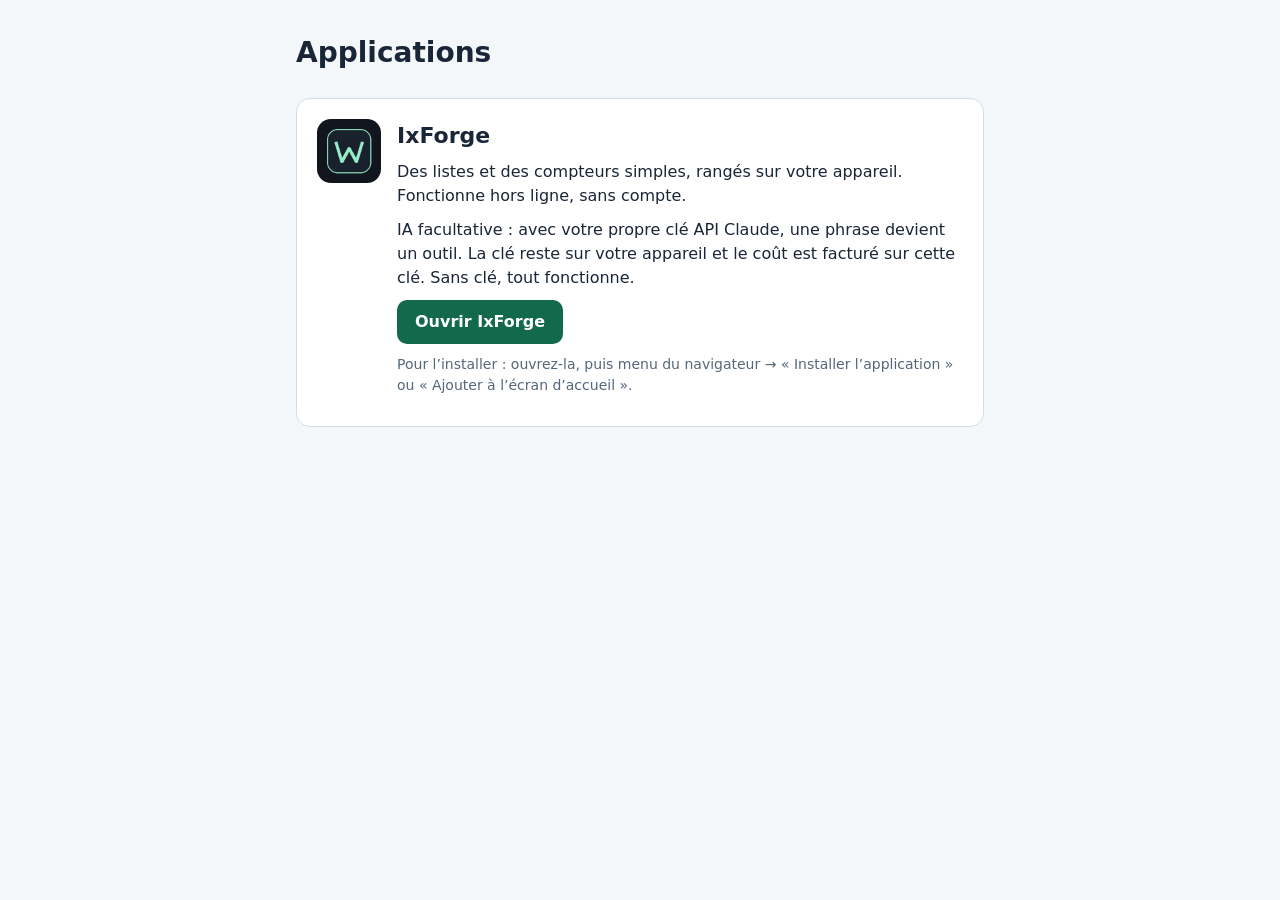
==== index.html @ 328c61d3 "IxForge installable (app autonome, IA facultative avec sa propre clé Claude) Généré depuis ix go/ixc" ====
<!doctype html>
<html lang="fr">
<head>
<meta charset="utf-8">
<meta http-equiv="Content-Security-Policy" content="default-src 'self'; script-src 'none'; style-src 'self'; img-src 'self'; object-src 'none'; base-uri 'none'; form-action 'none'">
<meta name="referrer" content="no-referrer">
<meta name="viewport" content="width=device-width,initial-scale=1">
<meta name="color-scheme" content="dark light">
<title>Applications</title>
<link rel="stylesheet" href="style.css">
<link rel="icon" href="ixforge/icon-192.png">
</head>
<body>
<main>
  <h1>Applications</h1>
  <article class="app">
    <img src="ixforge/icon-192.png" alt="" width="64" height="64">
    <div>
      <h2>IxForge</h2>
      <p>Des listes et des compteurs simples, rangés sur votre appareil. Fonctionne hors ligne, sans compte.</p>
      <p>IA facultative : avec votre propre clé API Claude, une phrase devient un outil. La clé reste sur votre appareil et le coût est facturé sur cette clé. Sans clé, tout fonctionne.</p>
      <p><a class="open" href="ixforge/">Ouvrir IxForge</a></p>
      <p class="hint">Pour l’installer : ouvrez-la, puis menu du navigateur → « Installer l’application » ou « Ajouter à l’écran d’accueil ».</p>
    </div>
  </article>
</main>
</body>
</html>
---- style.css ----
:root{font-family:Inter,ui-sans-serif,system-ui,sans-serif;--bg:#10151e;--panel:#19212d;--line:#303d4f;--text:#edf3fb;--muted:#a6b7cc;--accent:#98edc6;--ink:#102c22}
@media(prefers-color-scheme:light){:root{--bg:#f4f7fa;--panel:#fff;--line:#d4dde7;--text:#192637;--muted:#55677a;--accent:#12694c;--ink:#fff}}
*{box-sizing:border-box}
body{margin:0;background:var(--bg);color:var(--text);line-height:1.5}
main{max-width:720px;margin:0 auto;padding:32px 16px}
h1{font-size:28px;margin:0 0 24px}
h2{margin:0 0 8px;font-size:22px}
.app{display:flex;gap:16px;align-items:flex-start;background:var(--panel);border:1px solid var(--line);border-radius:14px;padding:20px}
.app img{border-radius:14px;flex:none}
.app p{margin:0 0 10px}
.open{display:inline-block;background:var(--accent);color:var(--ink);text-decoration:none;font-weight:600;padding:10px 18px;border-radius:10px}
.hint{color:var(--muted);font-size:14px}
@media(max-width:480px){.app{flex-direction:column}}
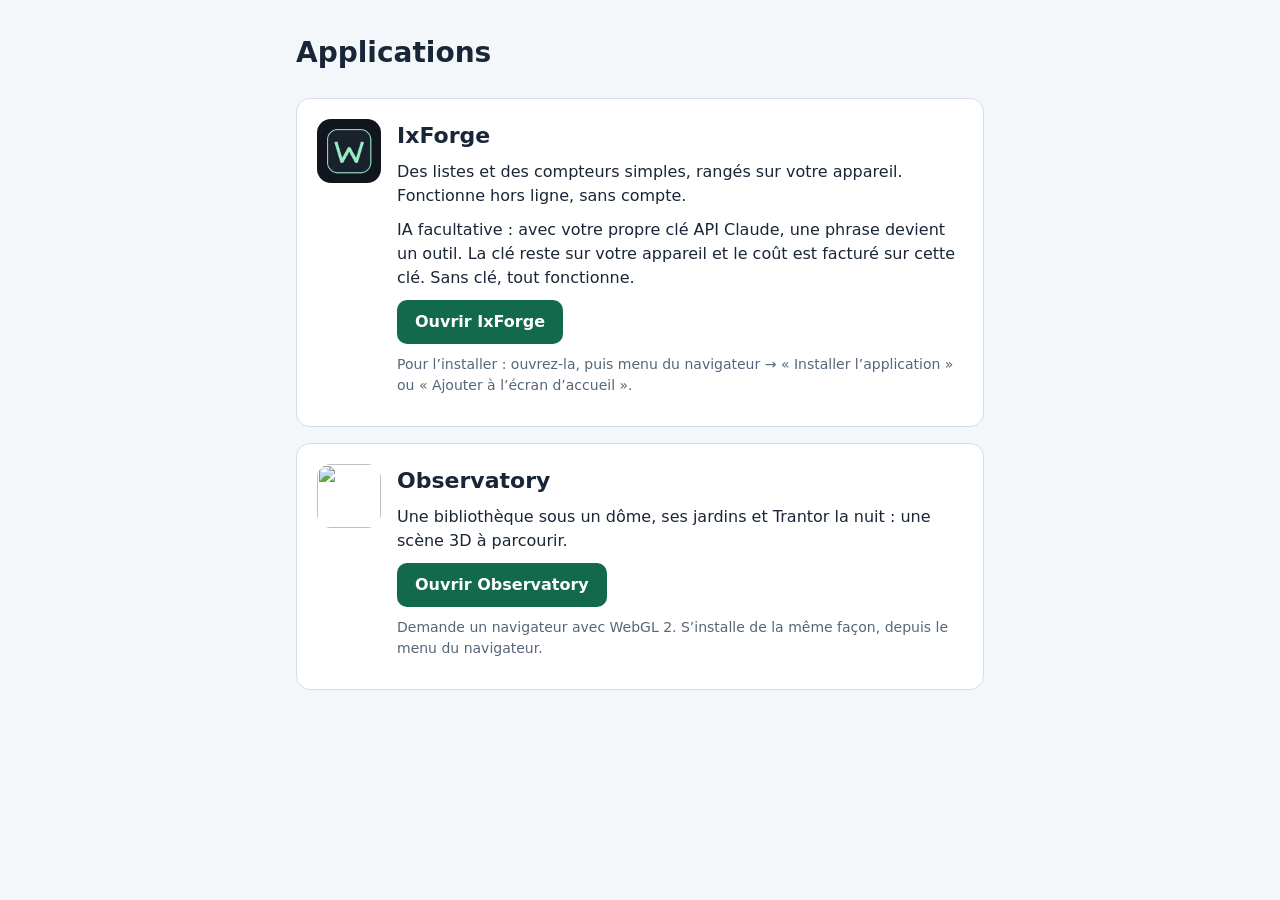
==== commit 1d7113ae: "Accueil : lien vers Observatory, l'autre app installable publique Co-Authored-By: Claude Opus 5.5 <n" ====
--- a/index.html
+++ b/index.html
@@ -23,6 +23,15 @@
       <p class="hint">Pour l’installer : ouvrez-la, puis menu du navigateur → « Installer l’application » ou « Ajouter à l’écran d’accueil ».</p>
     </div>
   </article>
+  <article class="app">
+    <img src="../learn/demos/observatory/icon-192.png" alt="" width="64" height="64">
+    <div>
+      <h2>Observatory</h2>
+      <p>Une bibliothèque sous un dôme, ses jardins et Trantor la nuit : une scène 3D à parcourir.</p>
+      <p><a class="open" href="../learn/demos/observatory/">Ouvrir Observatory</a></p>
+      <p class="hint">Demande un navigateur avec WebGL 2. S’installe de la même façon, depuis le menu du navigateur.</p>
+    </div>
+  </article>
 </main>
 </body>
 </html>
--- a/style.css
+++ b/style.css
@@ -5,6 +5,7 @@
 main{max-width:720px;margin:0 auto;padding:32px 16px}
 h1{font-size:28px;margin:0 0 24px}
 h2{margin:0 0 8px;font-size:22px}
+.app+.app{margin-top:16px}
 .app{display:flex;gap:16px;align-items:flex-start;background:var(--panel);border:1px solid var(--line);border-radius:14px;padding:20px}
 .app img{border-radius:14px;flex:none}
 .app p{margin:0 0 10px}
